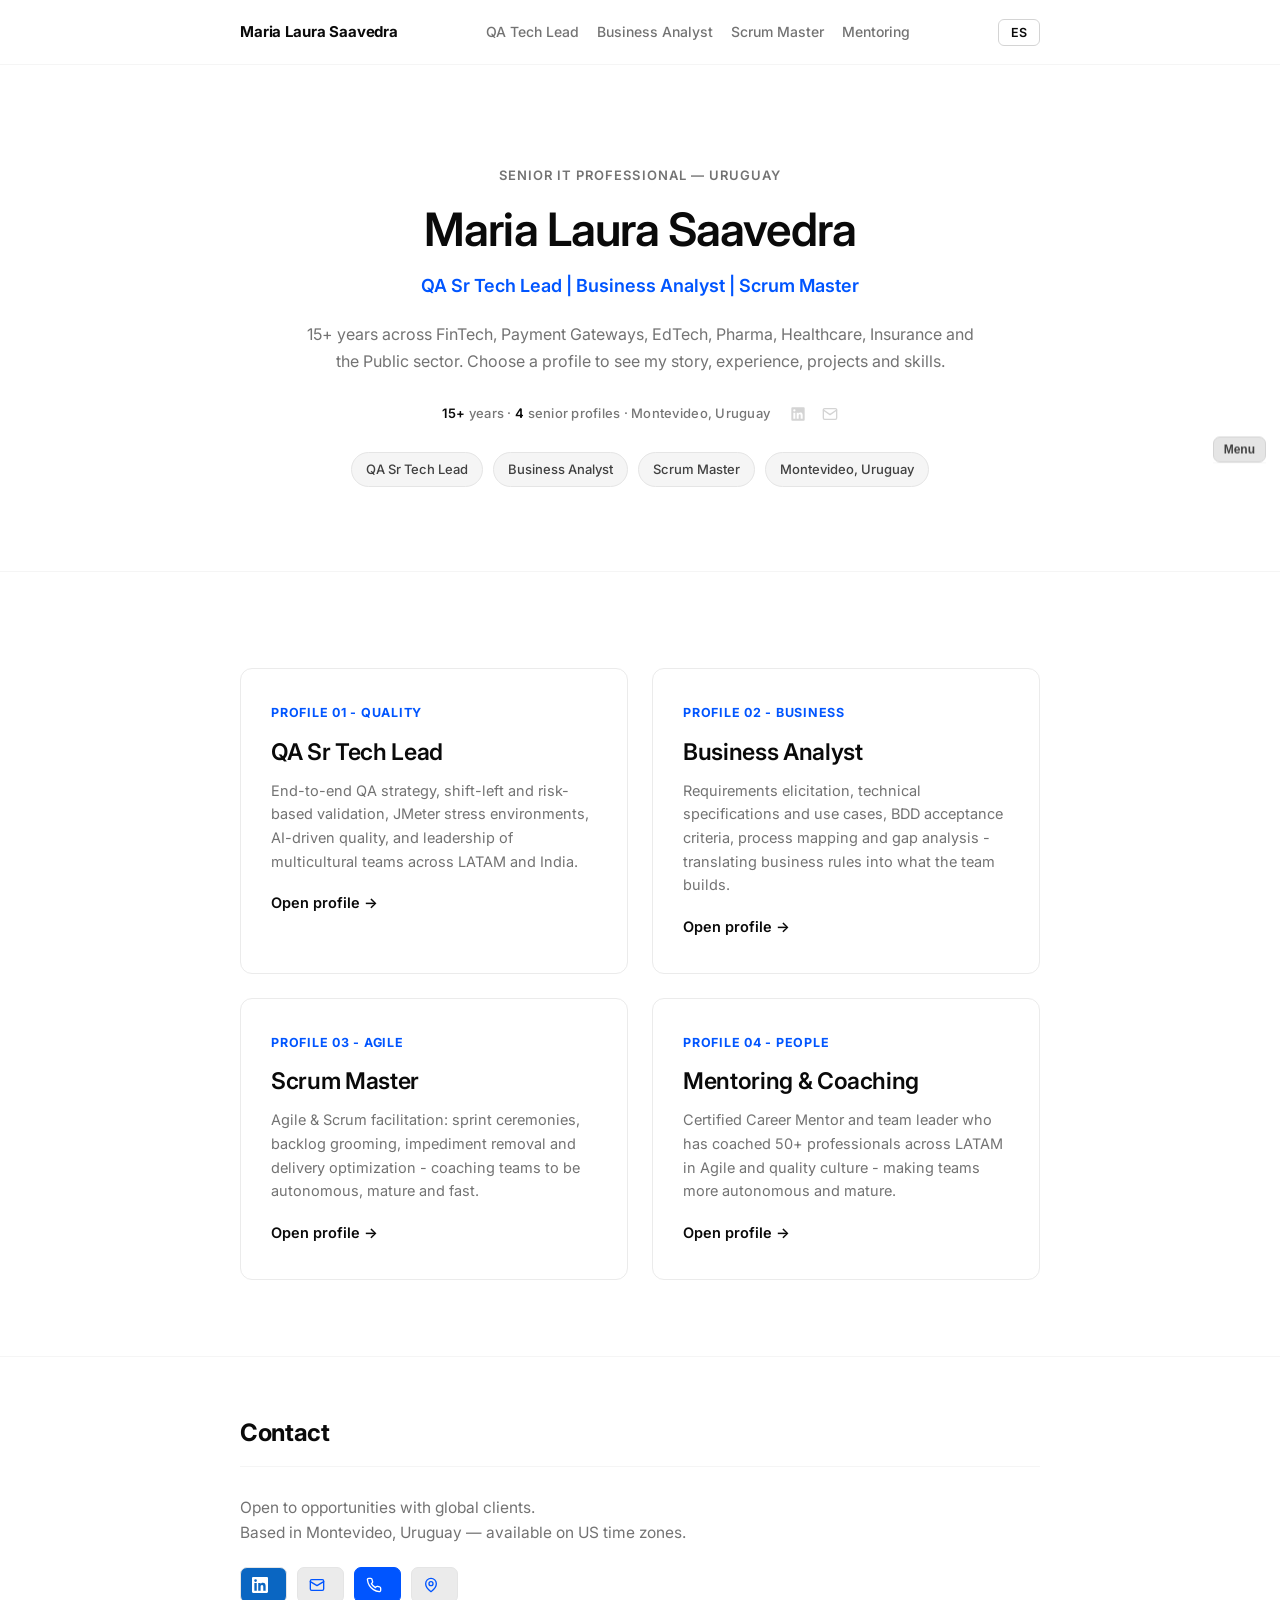
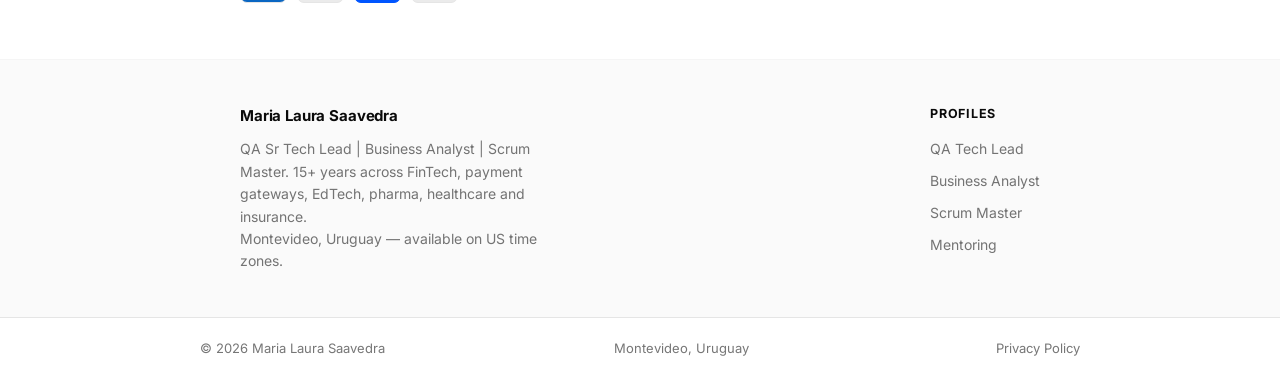
==== index.html @ e7f3c7e1 "Portfolio: nueva web (rediseño Yrkan, nav flotante, privacy policy)" ====
<!DOCTYPE html>
<html lang="en">
<head>
<meta charset="UTF-8">
<meta name="viewport" content="width=device-width, initial-scale=1.0">
<title>Maria Laura Saavedra - Senior Profiles</title>
<meta name="description" content="Maria Laura Saavedra - QA Sr Tech Lead and Business Analyst. 15+ years across FinTech, payment gateways, insurance, healthcare and the public sector. Montevideo, Uruguay.">
<link rel="preconnect" href="https://fonts.googleapis.com">
<link rel="preconnect" href="https://fonts.gstatic.com" crossorigin>
<link href="https://fonts.googleapis.com/css2?family=Inter:wght@400;500;600;700;800&display=swap" rel="stylesheet">
<link rel="stylesheet" href="styles.css">
</head>
<body>

<nav>
  <div class="container">
    <a class="logo" href="index.html">Maria Laura Saavedra</a>
    <div class="nav-links">
      <a class="nav-link-btn" href="qa-lead.html"><span class="en">QA Tech Lead</span><span class="es">QA Tech Lead</span></a>
      <a class="nav-link-btn" href="ba.html"><span class="en">Business Analyst</span><span class="es">Business Analyst</span></a>
      <a class="nav-link-btn" href="scrum-master.html"><span class="en">Scrum Master</span><span class="es">Scrum Master</span></a>
      <a class="nav-link-btn" href="mentoring.html"><span class="en">Mentoring</span><span class="es">Mentoría</span></a>
    </div>
    <button class="lang-btn" id="langBtn" onclick="toggleLang()">ES</button>
  </div>
</nav>

<header class="hero landing-hero">
  <div class="container">
    <span class="hero-label en">Senior IT Professional &mdash; Uruguay</span>
    <span class="hero-label es">Profesional IT Senior &mdash; Uruguay</span>
    <h1>Maria Laura Saavedra</h1>
    <div class="role en">QA Sr Tech Lead | Business Analyst | Scrum Master</div>
    <div class="role es">QA Sr Tech Lead | Business Analyst | Scrum Master</div>
    <p class="en">15+ years across FinTech, Payment Gateways, EdTech, Pharma, Healthcare, Insurance and the Public sector. Choose a profile to see my story, experience, projects and skills.</p>
    <p class="es">15+ años en FinTech, Pasarelas de Pago, EdTech, Pharma, Salud, Seguros y Sector Público. Elegí un perfil para ver mi historia, experiencia, proyectos y habilidades.</p>
    <div class="hero-proof">
      <span class="hero-proof-stats en"><strong>15+</strong> years &middot; <strong>4</strong> senior profiles &middot; Montevideo, Uruguay</span>
      <span class="hero-proof-stats es"><strong>15+</strong> años &middot; <strong>4</strong> perfiles senior &middot; Montevideo, Uruguay</span>
      <div class="hero-proof-social">
        <a href="https://www.linkedin.com/in/maria-laura-saavedra-rodriguez-45029432/" target="_blank" rel="noopener" aria-label="LinkedIn">
          <svg width="16" height="16" viewBox="0 0 24 24" fill="currentColor"><path d="M20.5 2h-17A1.5 1.5 0 002 3.5v17A1.5 1.5 0 003.5 22h17a1.5 1.5 0 001.5-1.5v-17A1.5 1.5 0 0020.5 2zM8 19H5v-9h3zM6.5 8.25A1.75 1.75 0 118.3 6.5a1.78 1.78 0 01-1.8 1.75zM19 19h-3v-4.74c0-1.42-.6-1.93-1.38-1.93A1.74 1.74 0 0013 14.19a.66.66 0 000 .14V19h-3v-9h2.9v1.3a3.11 3.11 0 012.7-1.4c1.55 0 3.36.86 3.36 3.66z"/></svg>
        </a>
        <a href="mailto:saalaura@gmail.com" aria-label="Email">
          <svg width="16" height="16" viewBox="0 0 24 24" fill="none" stroke="currentColor" stroke-width="2" stroke-linecap="round" stroke-linejoin="round"><path d="M4 4h16c1.1 0 2 .9 2 2v12c0 1.1-.9 2-2 2H4c-1.1 0-2-.9-2-2V6c0-1.1.9-2 2-2z"/><polyline points="22,6 12,13 2,6"/></svg>
        </a>
      </div>
    </div>
    <div class="chips" style="justify-content:center;">
      <span class="chip">QA Sr Tech Lead</span>
      <span class="chip">Business Analyst</span>
      <span class="chip">Scrum Master</span>
      <span class="chip">Montevideo, Uruguay</span>
    </div>
  </div>
</header>

<section>
  <div class="container">
    <div class="cards">
      <a class="profile-card" href="qa-lead.html">
        <div class="pc-tag en">Profile 01 - Quality</div><div class="pc-tag es">Perfil 01 - Calidad</div>
        <h3 class="en">QA Sr Tech Lead</h3><h3 class="es">QA Sr Tech Lead</h3>
        <p class="en">End-to-end QA strategy, shift-left and risk-based validation, JMeter stress environments, AI-driven quality, and leadership of multicultural teams across LATAM and India.</p>
        <p class="es">Estrategia QA end-to-end, shift-left y validación basada en riesgo, ambientes de stress con JMeter, calidad impulsada por IA, y liderazgo de equipos multiculturales en LATAM e India.</p>
        <span class="go en">Open profile &rarr;</span><span class="go es">Abrir perfil &rarr;</span>
      </a>
      <a class="profile-card" href="ba.html">
        <div class="pc-tag en">Profile 02 - Business</div><div class="pc-tag es">Perfil 02 - Negocio</div>
        <h3 class="en">Business Analyst</h3><h3 class="es">Business Analyst</h3>
        <p class="en">Requirements elicitation, technical specifications and use cases, BDD acceptance criteria, process mapping and gap analysis - translating business rules into what the team builds.</p>
        <p class="es">Elcitación de requisitos, especificaciones técnicas y casos de uso, criterios de aceptación BDD, mapeo de procesos y gap analysis - traduciendo las reglas de negocio en lo que el equipo construye.</p>
        <span class="go en">Open profile &rarr;</span><span class="go es">Abrir perfil &rarr;</span>
      </a>
      <a class="profile-card" href="scrum-master.html">
        <div class="pc-tag en">Profile 03 - Agile</div><div class="pc-tag es">Perfil 03 - Agile</div>
        <h3 class="en">Scrum Master</h3><h3 class="es">Scrum Master</h3>
        <p class="en">Agile &amp; Scrum facilitation: sprint ceremonies, backlog grooming, impediment removal and delivery optimization - coaching teams to be autonomous, mature and fast.</p>
        <p class="es">Facilitación Agile y Scrum: ceremonias de sprint, refinamiento de backlog, eliminación de impedimentos y optimización de la entrega - coachando equipos para que sean autónomos, maduros y rápidos.</p>
        <span class="go en">Open profile &rarr;</span><span class="go es">Abrir perfil &rarr;</span>
      </a>
      <a class="profile-card" href="mentoring.html">
        <div class="pc-tag en">Profile 04 - People</div><div class="pc-tag es">Perfil 04 - Personas</div>
        <h3 class="en">Mentoring &amp; Coaching</h3><h3 class="es">Mentoría y Coaching</h3>
        <p class="en">Certified Career Mentor and team leader who has coached 50+ professionals across LATAM in Agile and quality culture - making teams more autonomous and mature.</p>
        <p class="es">Career Mentor certificada y líder de equipos que ha coachado a 50+ profesionales en LATAM en cultura Agile y de calidad - haciendo equipos más autónomos y maduros.</p>
        <span class="go en">Open profile &rarr;</span><span class="go es">Abrir perfil &rarr;</span>
      </a>
    </div>
  </div>
</section>

<section id="contact" class="contact">
  <div class="container">
    <h2 class="en">Contact</h2><h2 class="es">Contacto</h2>
    <p class="en">Open to opportunities with global clients.<br>Based in Montevideo, Uruguay &mdash; available on US time zones.</p>
    <p class="es">Disponible para oportunidades con clientes globales.<br>Vivo en Montevideo, Uruguay &mdash; disponible en horarios de EE.UU.</p>
    <div class="contact-row">
      <a class="citem linkedin" href="https://www.linkedin.com/in/maria-laura-saavedra-rodriguez-45029432/" target="_blank" rel="noopener" title="LinkedIn" aria-label="LinkedIn"><svg class="btn-icon" viewBox="0 0 24 24" fill="currentColor" aria-hidden="true"><path d="M20.45 20.45h-3.55v-5.57c0-1.33-.03-3.04-1.85-3.04-1.86 0-2.14 1.45-2.14 2.94v5.67H9.36V9h3.41v1.56h.05c.47-.9 1.63-1.85 3.36-1.85 3.6 0 4.27 2.37 4.27 5.45v6.29zM5.34 7.43a2.06 2.06 0 1 1 0-4.12 2.06 2.06 0 0 1 0 4.12zM7.12 20.45H3.55V9h3.57v11.45zM22.22 0H1.77C.79 0 0 .77 0 1.72v20.55C0 23.23.79 24 1.77 24h20.45c.98 0 1.78-.77 1.78-1.73V1.72C24 .77 23.2 0 22.22 0z"/></svg></a>
      <a class="citem icon" href="mailto:saalaura@gmail.com" title="saalaura@gmail.com" aria-label="Email"><svg class="btn-icon" viewBox="0 0 24 24" fill="none" stroke="currentColor" stroke-width="2" stroke-linecap="round" stroke-linejoin="round" aria-hidden="true"><rect x="2" y="4" width="20" height="16" rx="2"/><path d="m22 7-10 6L2 7"/></svg></a>
      <a class="citem icon blue" href="tel:+59897496335" title="+598 97 496 335" aria-label="Phone"><svg class="btn-icon" viewBox="0 0 24 24" fill="none" stroke="currentColor" stroke-width="2" stroke-linecap="round" stroke-linejoin="round" aria-hidden="true"><path d="M22 16.92v3a2 2 0 0 1-2.18 2 19.79 19.79 0 0 1-8.63-3.07 19.5 19.5 0 0 1-6-6 19.79 19.79 0 0 1-3.07-8.67A2 2 0 0 1 4.11 2h3a2 2 0 0 1 2 1.72c.13.96.36 1.9.7 2.81a2 2 0 0 1-.45 2.11L8.09 9.91a16 16 0 0 0 6 6l1.27-1.27a2 2 0 0 1 2.11-.45c.91.34 1.85.57 2.81.7A2 2 0 0 1 22 16.92z"/></svg></a>
      <a class="citem icon" href="https://www.google.com/maps/search/Montevideo,+Uruguay" target="_blank" rel="noopener" title="Montevideo, Uruguay" aria-label="Location"><svg class="btn-icon" viewBox="0 0 24 24" fill="none" stroke="currentColor" stroke-width="2" stroke-linecap="round" stroke-linejoin="round" aria-hidden="true"><path d="M20 10c0 6-8 12-8 12s-8-6-8-12a8 8 0 0 1 16 0Z"/><circle cx="12" cy="10" r="3"/></svg></a>
    </div>
  </div>
</section>

<footer>
  <div class="footer-grid">
    <div class="footer-brand">
      <div class="footer-logo">Maria Laura Saavedra</div>
      <p class="footer-desc en">QA Sr Tech Lead | Business Analyst | Scrum Master. 15+ years across FinTech, payment gateways, EdTech, pharma, healthcare and insurance.<br>Montevideo, Uruguay &mdash; available on US time zones.</p>
      <p class="footer-desc es">QA Sr Tech Lead | Business Analyst | Scrum Master. 15+ años en FinTech, pasarelas de pago, EdTech, pharma, salud y seguros.<br>Montevideo, Uruguay &mdash; disponible en horarios de EE.UU.</p>
    </div>
    <div class="footer-col">
      <div class="footer-col-heading"><span class="en">Profiles</span><span class="es">Perfiles</span></div>
      <a href="qa-lead.html"><span class="en">QA Tech Lead</span><span class="es">QA Tech Lead</span></a>
      <a href="ba.html"><span class="en">Business Analyst</span><span class="es">Business Analyst</span></a>
      <a href="scrum-master.html"><span class="en">Scrum Master</span><span class="es">Scrum Master</span></a>
      <a href="mentoring.html"><span class="en">Mentoring</span><span class="es">Mentoría</span></a>
    </div>
  </div>
  <div class="footer-bottom">
    <div class="footer-bottom-inner">
      <span>&copy; <span id="year"></span> Maria Laura Saavedra</span>
      <span>Montevideo, Uruguay</span>
      <div class="footer-bottom-links">
        <a href="privacy.html"><span class="en">Privacy Policy</span><span class="es">Política de privacidad</span></a>
      </div>
    </div>
  </div>
</footer>

<nav class="float-nav" aria-label="Quick nav">
  <button class="float-toggle" id="floatToggle" aria-label="Menu"><span class="en">Menu</span><span class="es">Menú</span></button>
  <div class="float-panel" id="floatPanel">
    <a href="index.html"><span class="en">Home</span><span class="es">Inicio</span></a>
    <a href="qa-lead.html">QA</a>
    <a href="ba.html">BA</a>
    <a href="scrum-master.html">SM</a>
    <a href="mentoring.html"><span class="en">Mentoring</span><span class="es">Mentoría</span></a>
  </div>
</nav>

<script>
  document.getElementById('year').textContent = new Date().getFullYear();
  function toggleLang() {
    document.body.classList.toggle('es');
    document.getElementById('langBtn').textContent = document.body.classList.contains('es') ? 'EN' : 'ES';
  }
  document.getElementById('floatToggle').addEventListener('click', function () {
    document.getElementById('floatPanel').classList.toggle('open');
  });
</script>
</body>
</html>
---- styles.css ----
:root {
  --ink: #0a0a0a;
  --ink-90: #1a1a1a;
  --ink-80: #2d2d2d;
  --ink-70: #404040;
  --ink-60: #525252;
  --ink-50: #737373;
  --ink-40: #767676;
  --ink-30: #d4d4d4;
  --ink-20: #e5e5e5;
  --ink-15: #ebebeb;
  --ink-10: #f5f5f5;
  --ink-5: #fafafa;
  --white: #ffffff;
  --accent: #0055ff;
  --accent-hover: #0044dd;
  --max-width: 880px;
  --radius: 10px;
  --shadow-sm: 0 1px 2px 0 rgb(0 0 0 / 0.05);
  --shadow-md: 0 4px 6px -1px rgb(0 0 0 / 0.06);
  --shadow-lg: 0 10px 20px -4px rgb(0 0 0 / 0.08);
  --transition-fast: 150ms cubic-bezier(0.4, 0, 0.2, 1);
  --transition-base: 250ms cubic-bezier(0.4, 0, 0.2, 1);
}
* { margin: 0; padding: 0; box-sizing: border-box; }
html { scroll-behavior: smooth; -webkit-font-smoothing: antialiased; }
body {
  font-family: 'Inter', -apple-system, BlinkMacSystemFont, 'Segoe UI', Roboto, sans-serif;
  font-weight: 400;
  line-height: 1.625;
  color: var(--ink-80);
  background: var(--white);
  min-height: 100vh;
}
.container { max-width: var(--max-width); margin: 0 auto; padding: 0 40px; }

/* LANG TOGGLE */
.es { display: none !important; }
body.es .es { display: inline !important; }
body.es .en { display: none !important; }
body.es .en-only { display: none !important; }
body.es .es-only { display: inline !important; }
.es-only { display: none !important; }

/* NAV */
nav { position: sticky; top: 0; background: rgba(255,255,255,0.92); backdrop-filter: blur(8px); border-bottom: 1px solid var(--ink-10); z-index: 100; }
nav .container { display: flex; align-items: center; justify-content: space-between; height: 64px; gap: 12px; }
.logo { font-weight: 700; font-size: 15px; color: var(--ink); text-decoration: none; letter-spacing: -0.01em; }
.logo:hover { color: var(--accent); }
.nav-links { display: flex; align-items: center; gap: 18px; }
.nav-links a { color: var(--ink-50); text-decoration: none; font-size: 14px; font-weight: 500; transition: color var(--transition-fast); }
.nav-links a:hover { color: var(--ink); }
.nav-link-btn { color: var(--ink-50); text-decoration: none; font-size: 14px; font-weight: 500; transition: color var(--transition-fast); }
.nav-link-btn:hover { color: var(--accent); }
.lang-btn {
  background: transparent;
  color: var(--ink);
  border: 1px solid var(--ink-30);
  padding: 5px 12px;
  border-radius: 6px;
  font-family: inherit;
  font-weight: 600;
  font-size: 12.5px;
  letter-spacing: 0.02em;
  cursor: pointer;
  white-space: nowrap;
  transition: all var(--transition-fast);
}
.lang-btn:hover { border-color: var(--ink); }

/* HERO */
.hero { padding: 84px 0 72px; background: var(--white); color: var(--ink-80); }
.hero-label {
  display: block;
  font-size: 13px;
  font-weight: 600;
  letter-spacing: 0.08em;
  text-transform: uppercase;
  color: var(--ink-50);
  margin-bottom: 20px;
}
.hero h1 { font-size: clamp(30px, 5vw, 42px); font-weight: 600; line-height: 1.2; letter-spacing: -0.02em; color: var(--ink); margin-bottom: 14px; }
.hero .role { font-size: 18px; font-weight: 600; color: var(--accent); margin-bottom: 20px; }
.hero p { font-size: 16px; line-height: 1.7; color: var(--ink-50); max-width: 680px; }
.hero-proof { display: flex; align-items: center; gap: 20px; margin-top: 28px; flex-wrap: wrap; }
.hero-proof-stats { font-size: 13px; font-weight: 500; letter-spacing: 0.02em; color: var(--ink-40); }
.hero-proof-stats strong { color: var(--ink); font-weight: 600; }
.hero-proof-social { display: flex; gap: 16px; }
.hero-proof-social a { color: var(--ink-30); transition: color var(--transition-fast); display: inline-flex; }
.hero-proof-social a:hover { color: var(--ink); }
.hero .chips { margin-top: 28px; display: flex; flex-wrap: wrap; gap: 10px; }
.chip {
  background: var(--ink-10);
  border: 1px solid var(--ink-20);
  color: var(--ink-70);
  padding: 6px 14px;
  border-radius: 999px;
  font-size: 13px;
  font-weight: 500;
}

/* SECTIONS */
section { padding: 56px 0; border-top: 1px solid var(--ink-10); }
h2 {
  font-size: 24px;
  font-weight: 700;
  letter-spacing: -0.015em;
  color: var(--ink);
  margin-bottom: 28px;
  padding-bottom: 14px;
  border-bottom: 1px solid var(--ink-10);
  display: block;
}

/* ABOUT */
.about-grid { display: grid; grid-template-columns: 1fr 1fr; gap: 24px; }
.about-card { background: var(--white); border: 1px solid var(--ink-15); border-radius: var(--radius); padding: 26px; box-shadow: var(--shadow-sm); }
.about-card h3 { color: var(--ink); font-weight: 600; font-size: 16px; margin-bottom: 12px; letter-spacing: -0.01em; }
.about-card p, .about-card li { font-size: 14.5px; color: var(--ink-60); }
.about-card ul { padding-left: 18px; margin-top: 8px; }
.about-card li { margin-bottom: 8px; }

/* EXPERIENCE */
.job {
  background: var(--white);
  border: 1px solid var(--ink-15);
  border-radius: var(--radius);
  padding: 24px 26px;
  margin-bottom: 16px;
  box-shadow: var(--shadow-sm);
  transition: border-color var(--transition-fast), box-shadow var(--transition-fast);
}
.job:hover { border-color: var(--ink-30); box-shadow: var(--shadow-md); }
.job h3 { font-size: 17px; font-weight: 600; color: var(--ink); letter-spacing: -0.01em; }
.job .co { color: var(--accent); font-weight: 600; font-size: 14px; margin-top: 2px; }
.job .date { color: var(--ink-40); font-size: 13px; margin: 6px 0 14px; }
.job ul { padding-left: 18px; }
.job li { margin-bottom: 8px; font-size: 14.5px; color: var(--ink-60); }

/* PROJECTS */
.proj { background: var(--white); border: 1px solid var(--ink-15); border-radius: var(--radius); padding: 22px 26px; margin-bottom: 16px; transition: border-color var(--transition-fast), box-shadow var(--transition-fast); }
.proj:hover { border-color: var(--ink-30); box-shadow: var(--shadow-md); }
.proj .tag { color: var(--accent); font-weight: 700; font-size: 12.5px; text-transform: uppercase; letter-spacing: 0.06em; }
.proj h3 { color: var(--ink); font-weight: 600; font-size: 16px; margin: 8px 0 4px; letter-spacing: -0.01em; }
.proj .meta { color: var(--ink-40); font-size: 13px; margin-bottom: 10px; }
.proj p, .proj li { font-size: 14.5px; color: var(--ink-60); }
.proj ul { padding-left: 18px; }
.proj li { margin-bottom: 6px; }

/* SKILLS */
.skills-grid { display: grid; grid-template-columns: 1fr 1fr 1fr; gap: 16px; }
.skill-card { background: var(--white); border: 1px solid var(--ink-15); border-radius: var(--radius); padding: 18px 20px; box-shadow: var(--shadow-sm); }
.skill-card h3 { color: var(--ink); font-weight: 600; font-size: 13px; margin-bottom: 12px; text-transform: uppercase; letter-spacing: 0.06em; }
.skill-card span {
  display: inline-block;
  background: var(--ink-10);
  border: 1px solid var(--ink-20);
  color: var(--ink-70);
  padding: 4px 11px;
  border-radius: 999px;
  font-size: 12.5px;
  margin: 0 6px 8px 0;
}

/* EDUCATION */
.edu {
  background: var(--white);
  border: 1px solid var(--ink-15);
  border-radius: var(--radius);
  padding: 16px 22px;
  margin-bottom: 12px;
  display: flex;
  justify-content: space-between;
  align-items: baseline;
  gap: 16px;
  flex-wrap: wrap;
}
.edu .name { font-weight: 600; font-size: 15px; color: var(--ink); }
.edu .detail { color: var(--ink-50); font-size: 13.5px; }
.edu .date { color: var(--accent); font-weight: 600; font-size: 13.5px; white-space: nowrap; }

/* CONTACT */
.contact { background: var(--white); color: var(--ink-80); }
.contact h2 { color: var(--ink); border-bottom-color: var(--ink-10); }
.contact p { color: var(--ink-50); font-size: 15.5px; margin-bottom: 22px; }
.btn-icon { width: 14px; height: 14px; margin-right: 7px; vertical-align: -2px; color: var(--accent); }
.citem.linkedin { background: #0a66c2; padding: 9px 11px; text-decoration: none; }
.citem.linkedin svg { width: 16px; height: 16px; color: var(--white); display: block; }
.citem.linkedin:hover { background: #095eae; }
.citem.icon { padding: 9px 11px; text-decoration: none; }
.citem.icon svg { width: 16px; height: 16px; color: var(--accent); display: block; }
.citem.icon:hover { background: var(--ink-20); }
.citem.blue { background: var(--accent); border-color: var(--accent); }
.citem.blue svg { color: var(--white); }
.citem.blue:hover { background: var(--accent-hover); border-color: var(--accent-hover); }
.contact-row { display: flex; flex-wrap: wrap; align-items: center; gap: 10px; margin-top: 6px; }
.citem {
  display: inline-flex;
  align-items: center;
  gap: 6px;
  background: var(--ink-15);
  border: 1px solid var(--ink-20);
  border-radius: 7px;
  padding: 8px 16px;
  font-size: 13.5px;
}
/* LANDING */
.landing-hero { text-align: center; padding: 100px 0 84px; }
.landing-hero .hero-label { margin-bottom: 16px; }
.landing-hero h1 { font-size: clamp(32px, 5vw, 46px); }
.landing-hero .role { margin-bottom: 20px; }
.landing-hero p { margin: 0 auto; }
.landing-hero .hero-proof { justify-content: center; }
.cards { display: grid; grid-template-columns: 1fr 1fr; gap: 24px; padding: 40px 0 20px; }
.profile-card {
  background: var(--white);
  border: 1px solid var(--ink-15);
  border-radius: 12px;
  padding: 34px 30px;
  text-decoration: none;
  color: var(--ink-80);
  display: block;
  transition: border-color var(--transition-base), box-shadow var(--transition-base), transform var(--transition-base);
}
.profile-card:hover { border-color: var(--ink); transform: translateY(-3px); box-shadow: var(--shadow-lg); }
.profile-card .pc-tag { font-size: 12.5px; font-weight: 700; text-transform: uppercase; letter-spacing: 0.06em; color: var(--accent); }
.profile-card h3 { font-size: 23px; font-weight: 600; color: var(--ink); margin: 10px 0 8px; letter-spacing: -0.015em; }
.profile-card p { font-size: 14.5px; color: var(--ink-50); }
.profile-card .go { color: var(--ink); font-weight: 600; font-size: 14.5px; margin-top: 18px; display: inline-block; transition: color var(--transition-fast); }
.profile-card:hover .go { color: var(--accent); }

footer { border-top: 1px solid var(--ink-10); background: var(--ink-5); color: var(--ink-50); font-size: 13.5px; }
.footer-grid { max-width: var(--max-width); margin: 0 auto; padding: 44px 40px 28px; display: flex; justify-content: space-between; gap: 36px; align-items: flex-start; }
.footer-brand { flex: 1; max-width: 460px; }
.footer-col { flex: 0 0 auto; }
.footer-logo { display: block; font-weight: 700; font-size: 15px; color: var(--ink); text-decoration: none; letter-spacing: -0.01em; margin-bottom: 10px; }
.footer-desc { color: var(--ink-50); font-size: 14px; line-height: 1.6; margin-bottom: 16px; max-width: 320px; }
.footer-col-heading { display: block; font-size: 12.5px; font-weight: 700; text-transform: uppercase; letter-spacing: 0.06em; color: var(--ink); margin-bottom: 14px; }
.footer-col a { display: block; color: var(--ink-50); text-decoration: none; font-size: 14px; margin-bottom: 9px; transition: color var(--transition-fast); }
.footer-col a:hover { color: var(--accent); }
.footer-bottom { border-top: 1px solid var(--ink-20); background: var(--white); padding: 20px 40px; text-align: center; }
.footer-bottom-inner { max-width: var(--max-width); margin: 0 auto; display: flex; justify-content: space-between; align-items: center; gap: 12px; flex-wrap: wrap; font-size: 13px; color: var(--ink-40); }
.footer-bottom-links a { color: var(--ink-40); text-decoration: none; margin-left: 18px; transition: color var(--transition-fast); }
.footer-bottom-links a:hover { color: var(--ink); }

/* FLOAT NAV */
.float-nav {
  position: fixed;
  right: 14px;
  top: 50%;
  transform: translateY(-50%);
  z-index: 100;
  display: flex;
  flex-direction: column;
  align-items: flex-end;
}
.float-toggle {
  background: var(--ink-20);
  border: 1px solid var(--ink-30);
  color: var(--ink-70);
  font-size: 12px;
  font-weight: 600;
  padding: 6px 10px;
  border-radius: 7px;
  cursor: pointer;
  line-height: 1;
  transition: background var(--transition-fast);
}
.float-toggle:hover { background: var(--ink-30); }
.float-panel {
  display: none;
  flex-direction: column;
  gap: 2px;
  margin-top: 8px;
  background: var(--ink-20);
  border: 1px solid var(--ink-30);
  border-radius: 8px;
  padding: 6px;
  box-shadow: 0 10px 30px rgba(0, 0, 0, 0.1);
}
.float-panel.open { display: flex; }
.float-panel a {
  color: var(--ink-70);
  text-decoration: none;
  font-size: 12.5px;
  font-weight: 600;
  padding: 6px 12px;
  border-radius: 6px;
  white-space: nowrap;
  transition: background var(--transition-fast), color var(--transition-fast);
}
.float-panel a:hover { background: var(--accent); color: var(--white); }

/* LEGAL */
.legal { padding: 84px 0; }
.legal h1 { margin: 0 0 6px; }
.legal-meta { color: var(--ink-40); font-size: 13.5px; margin-bottom: 26px; }
.legal-meta a, .legal a { color: var(--accent); text-decoration: none; }
.legal-meta a:hover, .legal a:hover { color: var(--accent-hover); }
.legal p { color: var(--ink-60); font-size: 15.5px; line-height: 1.7; margin-bottom: 16px; }
.legal-back { margin-top: 30px; }

@media (max-width: 760px) {
  .about-grid, .skills-grid, .cards { grid-template-columns: 1fr; }
  .hero h1, .landing-hero h1 { font-size: 28px; }
  .nav-links { gap: 12px; }
  .nav-links a { font-size: 13px; }
  h2 { font-size: 21px; }
  .logo { font-size: 13.5px; }
  section { padding: 44px 0; }
  .footer-grid { grid-template-columns: 1fr; gap: 24px; }
  .footer-bottom-inner { justify-content: center; }
}
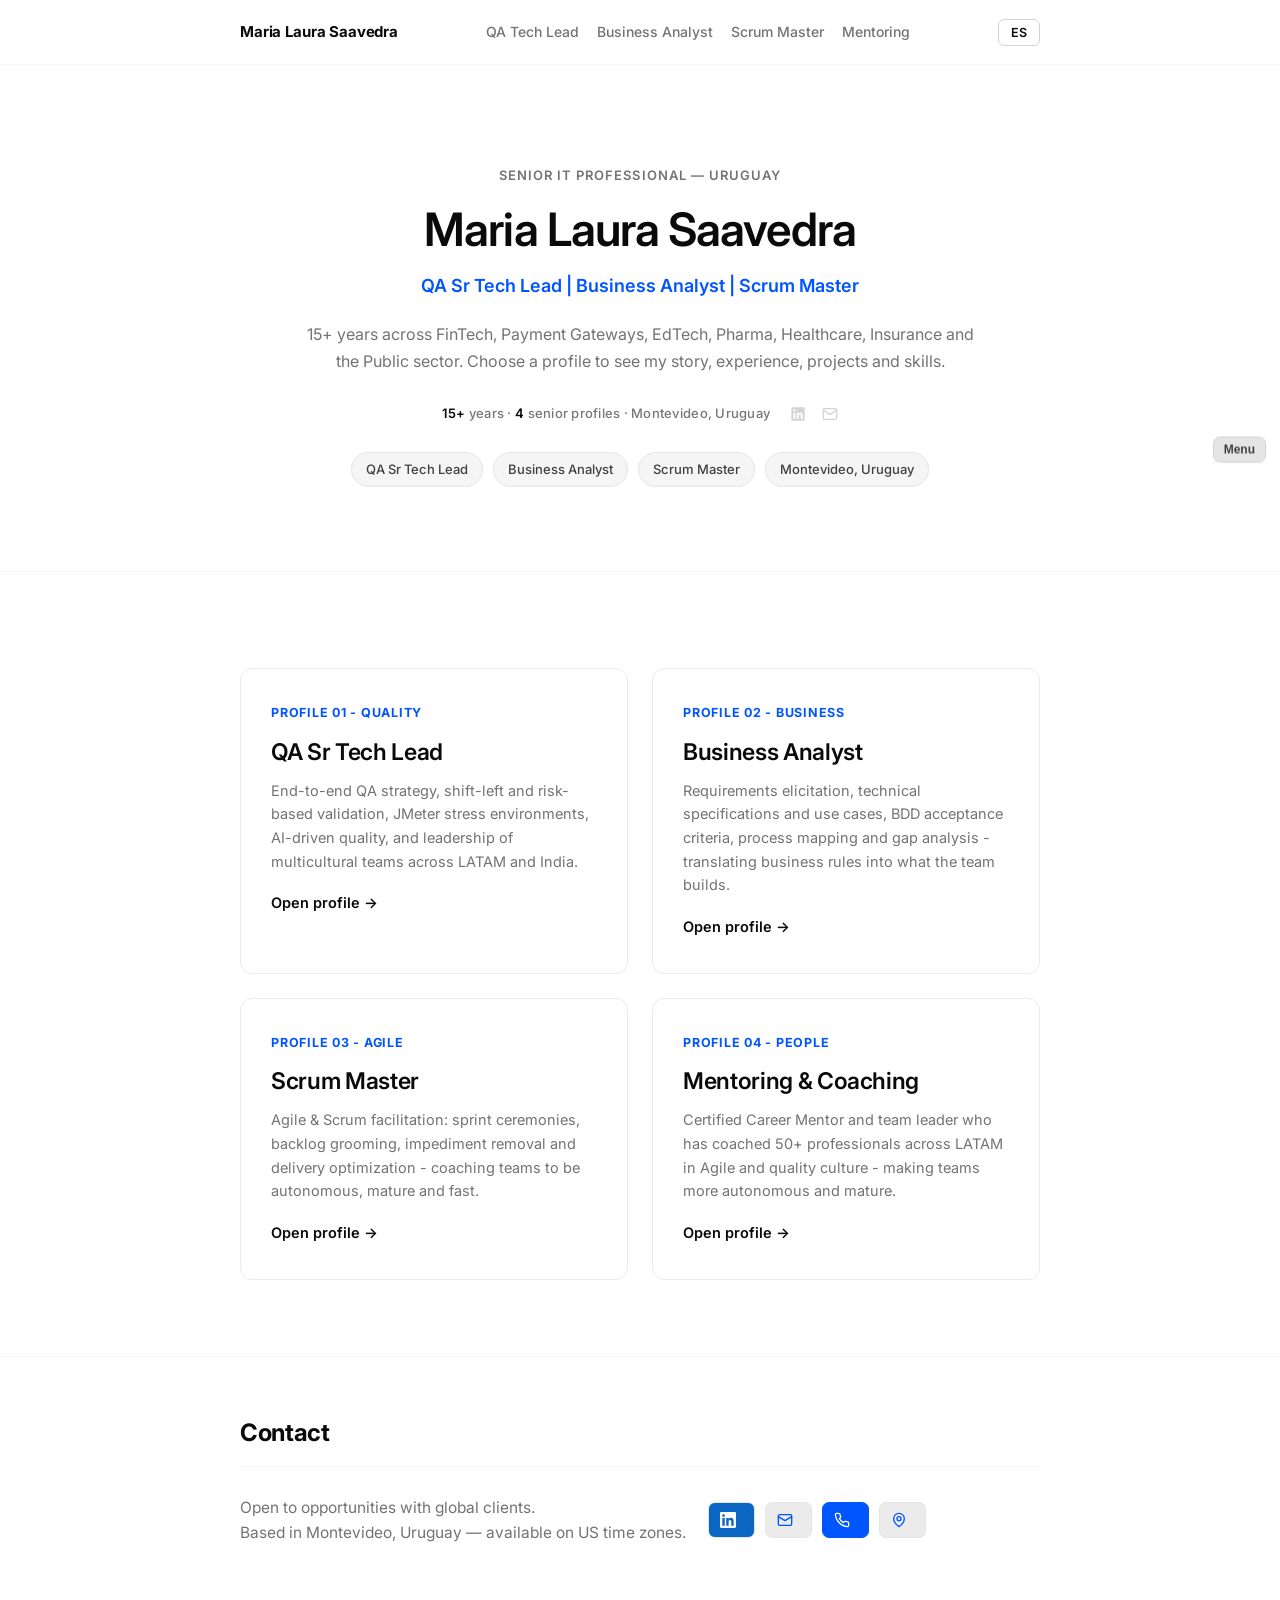
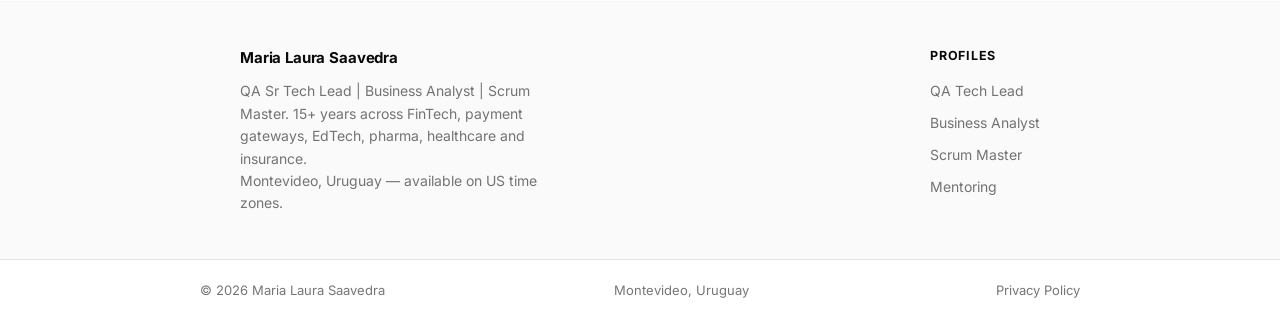
==== commit 3e1c2d23: "Contact: texto e iconos en el mismo row" ====
--- a/index.html
+++ b/index.html
@@ -93,13 +93,15 @@
 <section id="contact" class="contact">
   <div class="container">
     <h2 class="en">Contact</h2><h2 class="es">Contacto</h2>
-    <p class="en">Open to opportunities with global clients.<br>Based in Montevideo, Uruguay &mdash; available on US time zones.</p>
-    <p class="es">Disponible para oportunidades con clientes globales.<br>Vivo en Montevideo, Uruguay &mdash; disponible en horarios de EE.UU.</p>
-    <div class="contact-row">
+    <div class="contact-info">
+      <p class="en">Open to opportunities with global clients.<br>Based in Montevideo, Uruguay &mdash; available on US time zones.</p>
+      <p class="es">Disponible para oportunidades con clientes globales.<br>Vivo en Montevideo, Uruguay &mdash; disponible en horarios de EE.UU.</p>
+      <div class="contact-row">
       <a class="citem linkedin" href="https://www.linkedin.com/in/maria-laura-saavedra-rodriguez-45029432/" target="_blank" rel="noopener" title="LinkedIn" aria-label="LinkedIn"><svg class="btn-icon" viewBox="0 0 24 24" fill="currentColor" aria-hidden="true"><path d="M20.45 20.45h-3.55v-5.57c0-1.33-.03-3.04-1.85-3.04-1.86 0-2.14 1.45-2.14 2.94v5.67H9.36V9h3.41v1.56h.05c.47-.9 1.63-1.85 3.36-1.85 3.6 0 4.27 2.37 4.27 5.45v6.29zM5.34 7.43a2.06 2.06 0 1 1 0-4.12 2.06 2.06 0 0 1 0 4.12zM7.12 20.45H3.55V9h3.57v11.45zM22.22 0H1.77C.79 0 0 .77 0 1.72v20.55C0 23.23.79 24 1.77 24h20.45c.98 0 1.78-.77 1.78-1.73V1.72C24 .77 23.2 0 22.22 0z"/></svg></a>
       <a class="citem icon" href="mailto:saalaura@gmail.com" title="saalaura@gmail.com" aria-label="Email"><svg class="btn-icon" viewBox="0 0 24 24" fill="none" stroke="currentColor" stroke-width="2" stroke-linecap="round" stroke-linejoin="round" aria-hidden="true"><rect x="2" y="4" width="20" height="16" rx="2"/><path d="m22 7-10 6L2 7"/></svg></a>
       <a class="citem icon blue" href="tel:+59897496335" title="+598 97 496 335" aria-label="Phone"><svg class="btn-icon" viewBox="0 0 24 24" fill="none" stroke="currentColor" stroke-width="2" stroke-linecap="round" stroke-linejoin="round" aria-hidden="true"><path d="M22 16.92v3a2 2 0 0 1-2.18 2 19.79 19.79 0 0 1-8.63-3.07 19.5 19.5 0 0 1-6-6 19.79 19.79 0 0 1-3.07-8.67A2 2 0 0 1 4.11 2h3a2 2 0 0 1 2 1.72c.13.96.36 1.9.7 2.81a2 2 0 0 1-.45 2.11L8.09 9.91a16 16 0 0 0 6 6l1.27-1.27a2 2 0 0 1 2.11-.45c.91.34 1.85.57 2.81.7A2 2 0 0 1 22 16.92z"/></svg></a>
       <a class="citem icon" href="https://www.google.com/maps/search/Montevideo,+Uruguay" target="_blank" rel="noopener" title="Montevideo, Uruguay" aria-label="Location"><svg class="btn-icon" viewBox="0 0 24 24" fill="none" stroke="currentColor" stroke-width="2" stroke-linecap="round" stroke-linejoin="round" aria-hidden="true"><path d="M20 10c0 6-8 12-8 12s-8-6-8-12a8 8 0 0 1 16 0Z"/><circle cx="12" cy="10" r="3"/></svg></a>
+      </div>
     </div>
   </div>
 </section>
--- a/styles.css
+++ b/styles.css
@@ -182,7 +182,8 @@
 /* CONTACT */
 .contact { background: var(--white); color: var(--ink-80); }
 .contact h2 { color: var(--ink); border-bottom-color: var(--ink-10); }
-.contact p { color: var(--ink-50); font-size: 15.5px; margin-bottom: 22px; }
+.contact p { color: var(--ink-50); font-size: 15.5px; }
+.contact-info { display: flex; flex-wrap: wrap; align-items: center; gap: 10px 22px; }
 .btn-icon { width: 14px; height: 14px; margin-right: 7px; vertical-align: -2px; color: var(--accent); }
 .citem.linkedin { background: #0a66c2; padding: 9px 11px; text-decoration: none; }
 .citem.linkedin svg { width: 16px; height: 16px; color: var(--white); display: block; }
@@ -193,7 +194,7 @@
 .citem.blue { background: var(--accent); border-color: var(--accent); }
 .citem.blue svg { color: var(--white); }
 .citem.blue:hover { background: var(--accent-hover); border-color: var(--accent-hover); }
-.contact-row { display: flex; flex-wrap: wrap; align-items: center; gap: 10px; margin-top: 6px; }
+.contact-row { display: flex; flex-wrap: wrap; align-items: center; gap: 10px; }
 .citem {
   display: inline-flex;
   align-items: center;
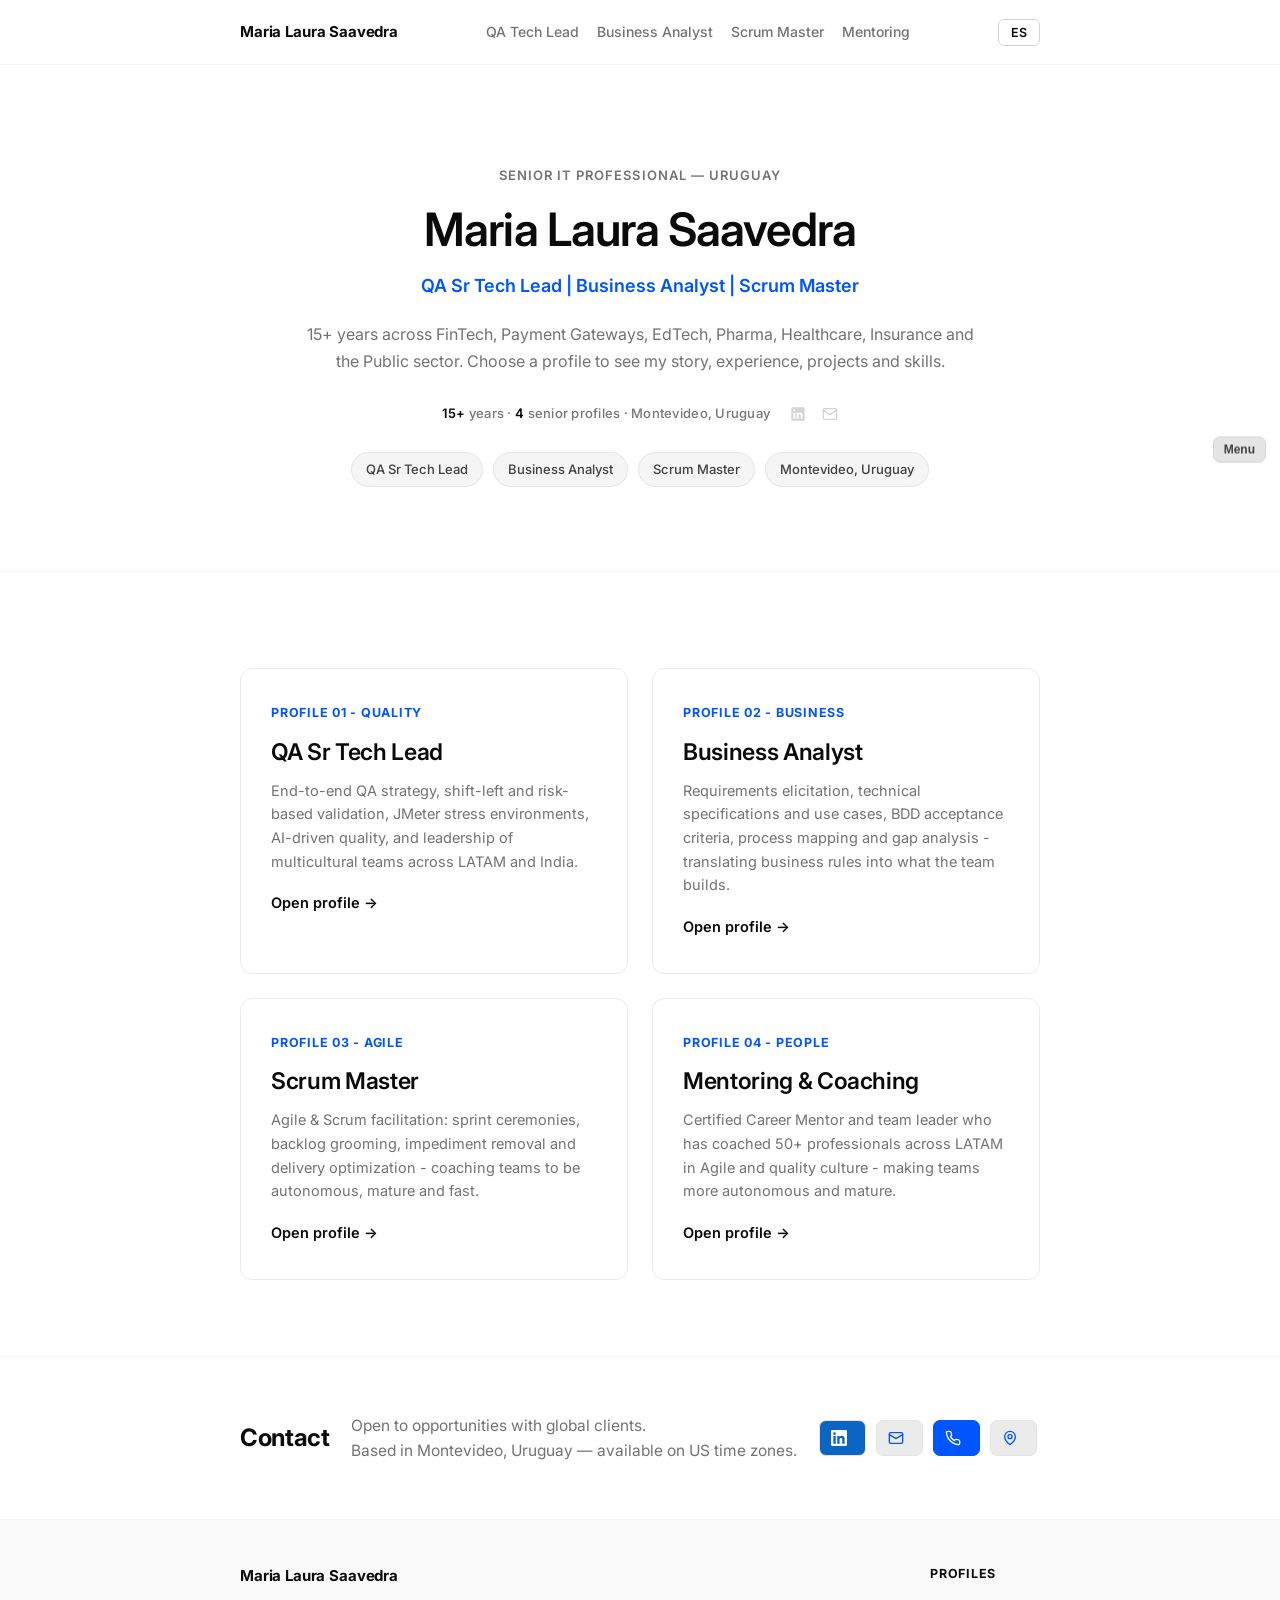
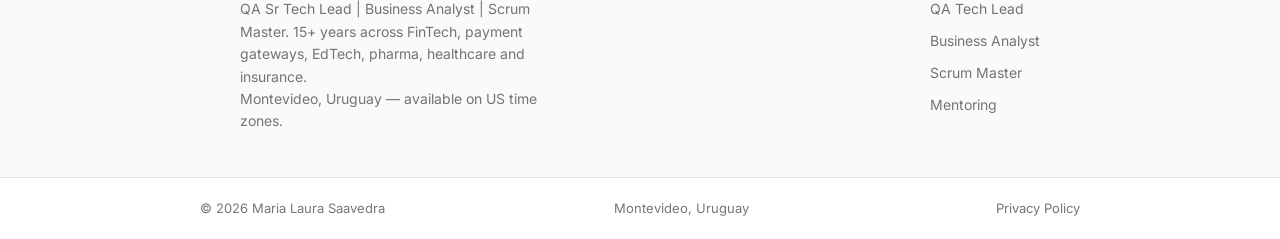
==== commit 0f4c23ce: "Contact: titulo, texto y logos en un mismo row" ====
--- a/index.html
+++ b/index.html
@@ -92,8 +92,8 @@
 
 <section id="contact" class="contact">
   <div class="container">
-    <h2 class="en">Contact</h2><h2 class="es">Contacto</h2>
     <div class="contact-info">
+      <h2 class="en">Contact</h2><h2 class="es">Contacto</h2>
       <p class="en">Open to opportunities with global clients.<br>Based in Montevideo, Uruguay &mdash; available on US time zones.</p>
       <p class="es">Disponible para oportunidades con clientes globales.<br>Vivo en Montevideo, Uruguay &mdash; disponible en horarios de EE.UU.</p>
       <div class="contact-row">
--- a/styles.css
+++ b/styles.css
@@ -182,6 +182,7 @@
 /* CONTACT */
 .contact { background: var(--white); color: var(--ink-80); }
 .contact h2 { color: var(--ink); border-bottom-color: var(--ink-10); }
+.contact-info h2 { margin: 0; padding: 0; border: none; white-space: nowrap; }
 .contact p { color: var(--ink-50); font-size: 15.5px; }
 .contact-info { display: flex; flex-wrap: wrap; align-items: center; gap: 10px 22px; }
 .btn-icon { width: 14px; height: 14px; margin-right: 7px; vertical-align: -2px; color: var(--accent); }
